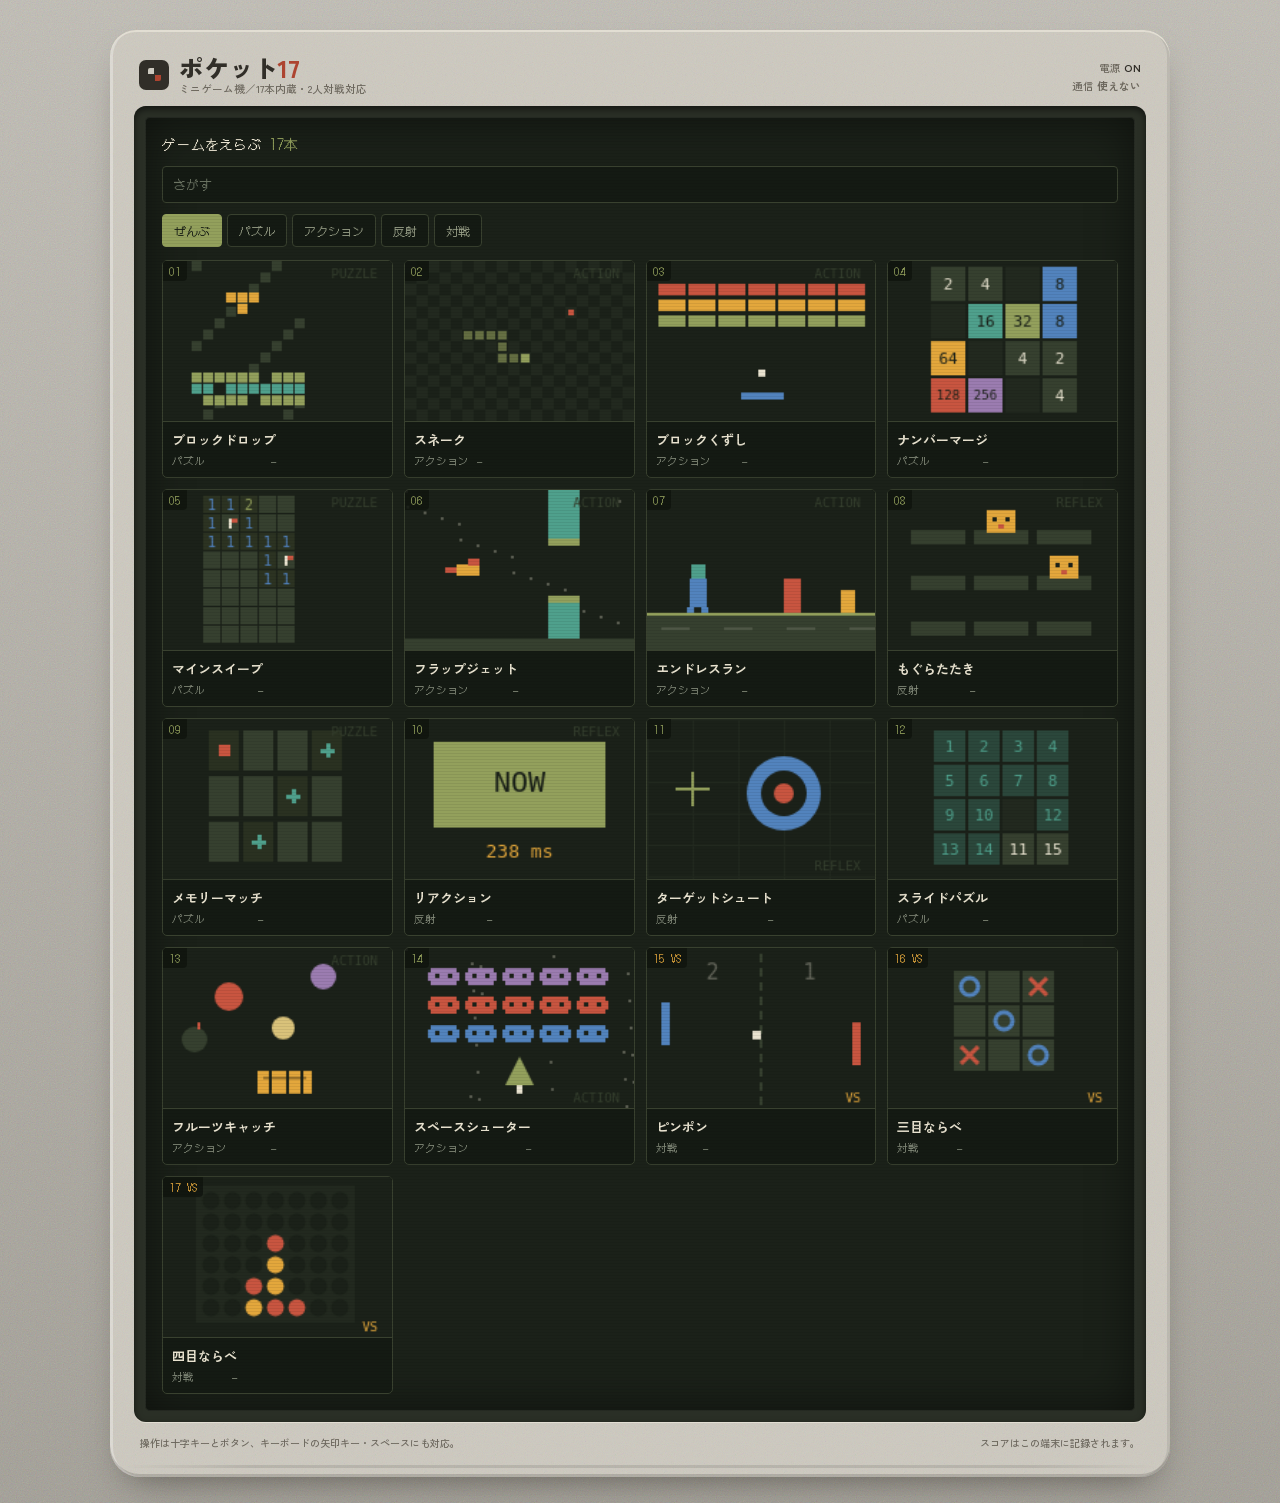
==== index.html @ c03e71a4 "Add files via upload" ====
<!DOCTYPE html>
<html lang="ja">
<head>
<meta charset="utf-8">
<meta name="viewport" content="width=device-width, initial-scale=1, viewport-fit=cover">
<title>ポケット17 ミニゲーム機</title>
<meta name="description" content="ブラウザだけで遊べるミニゲーム17本。落ちものパズル、ブロックくずし、四目ならべほか。CPU戦・2人対戦・オンライン対戦つき。登録もダウンロードも不要。">
<meta name="theme-color" content="#cdc9bf">
<meta name="color-scheme" content="light">

<!-- 公開URL。ドメインを変えたら、robots.txt と sitemap.xml の同じURLも直すこと -->
<link rel="canonical" href="https://99pksv8hn8-netizen.github.io/pocket17/">
<meta property="og:url" content="https://99pksv8hn8-netizen.github.io/pocket17/">
<meta property="og:type" content="website">
<meta property="og:site_name" content="ポケット17">
<meta property="og:title" content="ポケット17 ミニゲーム機">
<meta property="og:description" content="ブラウザだけで遊べるミニゲーム17本。CPU戦・2人対戦・オンライン対戦つき。">
<meta property="og:image" content="https://99pksv8hn8-netizen.github.io/pocket17/og.png">
<meta property="og:image:width" content="1200">
<meta property="og:image:height" content="630">
<meta name="twitter:card" content="summary_large_image">

<link rel="icon" href="favicon.svg" type="image/svg+xml">
<link rel="icon" href="favicon-32.png" sizes="32x32" type="image/png">
<link rel="apple-touch-icon" href="apple-touch-icon.png">
<link rel="manifest" href="manifest.webmanifest">
<meta name="apple-mobile-web-app-title" content="ポケット17">
<meta name="mobile-web-app-capable" content="yes">

<link rel="preconnect" href="https://fonts.googleapis.com">
<link rel="preconnect" href="https://fonts.gstatic.com" crossorigin>
<link href="https://fonts.googleapis.com/css2?family=DotGothic16&family=Zen+Kaku+Gothic+New:wght@400;500;700;900&display=swap" rel="stylesheet">
<link rel="stylesheet" href="style.css">

<script src="core.js" defer></script>
<script src="net.js" defer></script>
<script src="app.js" defer></script>
<script src="games-a.js" defer></script>
<script src="games-b.js" defer></script>
<script src="games-c.js" defer></script>
<script src="games-vs.js" defer></script>
<script src="boot.js" defer></script>
</head>
<body>
<noscript>
  <div style="max-width:560px;margin:40px auto;padding:20px;background:#cdc9bf;border-radius:12px;font-family:system-ui,sans-serif;color:#312e28;line-height:1.8">
    <b>JavaScriptをオンにしてください。</b><br>
    このゲーム機はブラウザのJavaScriptで動いています。設定でオンにすると遊べます。
  </div>
</noscript>
<div class="shell">
  <div class="plate">
    <div class="maker">
      <div class="mark"><i></i></div>
      <div class="name">
        <b>ポケット<em>17</em></b>
        <span>ミニゲーム機／17本内蔵・2人対戦対応</span>
      </div>
    </div>
    <div class="spec" id="spec">
      電源 <b>ON</b><br>
      通信 <b id="netLamp">確認中</b>
    </div>
  </div>

  <div class="bezel">
    <div class="lens" id="lens">
      <div class="boot" id="boot"><span id="bootTx">POCKET16</span></div>

      <!-- カタログ -->
      <div class="scr" id="menu">
        <div class="row">
          <h2>ゲームをえらぶ <u id="cnt">16本</u></h2>
          <div class="rhint" id="playedTx"></div>
        </div>
        <div class="find">
          <input id="q" type="text" placeholder="さがす" autocomplete="off" aria-label="ゲームをさがす">
        </div>
        <div class="tabs" id="tabs"></div>
        <div class="list" id="list" style="margin-top:11px"></div>
      </div>

      <!-- プレイ -->
      <div class="scr" id="game" hidden>
        <div class="gtop">
          <button class="quit" id="quit">◀ もどる</button>
          <h3 class="gname" id="gname">—<s id="gsub"></s></h3>
          <div class="readout">
            <div class="cell2"><i>SCORE</i><b class="tnum" id="sc">0</b></div>
            <div class="cell2 b2"><i>BEST</i><b class="tnum" id="bs">0</b></div>
          </div>
        </div>
        <div class="field" id="field"></div>
        <div class="note" id="note"></div>
        <div class="guide" id="guide"></div>
      </div>

      <div class="sheet" id="sheet"><div class="card" id="card"></div></div>
    </div>
  </div>

  <div class="deck" id="deck"></div>

  <div class="foot">
    <span>操作は十字キーとボタン、キーボードの矢印キー・スペースにも対応。</span>
    <span>スコアはこの端末に記録されます。</span>
  </div>
</div>
</body>
</html>
---- style.css ----
/* 16 in 1 の携帯ゲーム機。灰色プラスチックの筐体にシルク印刷のラベル、
   へこんだ画面の中にカタログとゲームが入る。画面だけが暗い。 */
:root{
  color-scheme: light;
  --shell:#cdc9bf;        /* 筐体のプラスチック */
  --shell-hi:#e2ded3;     /* 成形のハイライト */
  --shell-lo:#a29d93;     /* 成形の影 */
  --ink:#312e28;          /* 筐体に印刷された文字 */
  --ink-soft:#6c675d;
  --screen:#1b2119;       /* 液晶の地 */
  --red:#ad4430;          /* 印刷の赤 */
  --blue:#2d567e;         /* 印刷の青 */

  --f-shell:"Zen Kaku Gothic New", system-ui, -apple-system, "Hiragino Kaku Gothic ProN", sans-serif;
  --f-screen:"DotGothic16", "Zen Kaku Gothic New", monospace;
}
*{box-sizing:border-box}
html,body{margin:0;padding:0}
body{
  background:#b4b0a6;
  background-image:
    linear-gradient(180deg, rgba(255,255,255,.14), rgba(0,0,0,.09)),
    url("data:image/svg+xml,%3Csvg xmlns='http://www.w3.org/2000/svg' width='140' height='140'%3E%3Cfilter id='n'%3E%3CfeTurbulence type='fractalNoise' baseFrequency='0.85' numOctaves='3'/%3E%3C/filter%3E%3Crect width='140' height='140' filter='url(%23n)' opacity='.3'/%3E%3C/svg%3E");
  color:var(--ink);
  font-family:var(--f-shell);
  font-weight:500;
  min-height:100%;
  -webkit-font-smoothing:antialiased;
  -webkit-tap-highlight-color:transparent;
  padding:clamp(10px,2.5vw,30px) clamp(8px,2vw,24px) calc(26px + env(safe-area-inset-bottom,0px));
}
.tnum{font-variant-numeric:tabular-nums}

/* ---------- 筐体 ---------- */
.shell{
  max-width:1060px;margin:0 auto;position:relative;
  background:var(--shell);
  background-image:url("data:image/svg+xml,%3Csvg xmlns='http://www.w3.org/2000/svg' width='120' height='120'%3E%3Cfilter id='g'%3E%3CfeTurbulence type='fractalNoise' baseFrequency='1.1' numOctaves='2'/%3E%3C/filter%3E%3Crect width='120' height='120' filter='url(%23g)' opacity='.16'/%3E%3C/svg%3E");
  border-radius:26px 26px 30px 30px;
  padding:clamp(13px,2.4vw,24px);
  box-shadow:
    inset 0 2px 0 var(--shell-hi),
    inset 0 -3px 0 rgba(0,0,0,.14),
    inset 3px 0 0 rgba(255,255,255,.3),
    inset -3px 0 0 rgba(0,0,0,.08),
    0 18px 36px -18px rgba(40,36,30,.6);
}
/* 筐体の成形の溝 */
.shell::after{
  content:"";position:absolute;left:14px;right:14px;bottom:9px;height:3px;border-radius:2px;
  background:linear-gradient(90deg,transparent,rgba(0,0,0,.1) 12%,rgba(0,0,0,.1) 88%,transparent);
  pointer-events:none;
}

/* ---------- 筐体のラベル ---------- */
.plate{display:flex;align-items:flex-end;justify-content:space-between;gap:12px;padding:1px 5px 11px;flex-wrap:wrap}
.maker{display:flex;align-items:center;gap:10px}
.mark{
  width:30px;height:30px;flex:0 0 auto;border-radius:7px;
  background:var(--ink);display:grid;place-items:center;
}
.mark i{display:block;width:13px;height:13px;border-radius:2px;
  background:
    linear-gradient(var(--shell) 0 0) 0 0/6px 6px no-repeat,
    linear-gradient(var(--red) 0 0) 7px 7px/6px 6px no-repeat;}
.name{line-height:1}
.name b{display:block;font-size:clamp(19px,3.6vw,25px);font-weight:900;letter-spacing:-.01em}
.name b em{font-style:normal;color:var(--red)}
.name span{display:block;font-size:10.5px;color:var(--ink-soft);margin-top:4px;font-weight:500}
.spec{text-align:right;font-size:10.5px;color:var(--ink-soft);line-height:1.7}
.spec b{color:var(--ink);font-weight:700}

/* ---------- 画面（へこみ） ---------- */
.bezel{
  background:#2a2f26;border-radius:12px;padding:clamp(7px,1.3vw,11px);
  box-shadow:
    inset 0 3px 7px rgba(0,0,0,.55),
    0 1px 0 var(--shell-hi);
}
.lens{
  background:var(--screen);border-radius:5px;overflow:hidden;position:relative;
  box-shadow:inset 0 0 0 1px rgba(233,227,208,.09), inset 0 0 44px rgba(0,0,0,.5);
  min-height:260px;
}
/* 走査線。動かない。 */
.lens::after{
  content:"";position:absolute;inset:0;pointer-events:none;z-index:40;
  background:repeating-linear-gradient(180deg, rgba(0,0,0,.14) 0 1px, transparent 1px 3px);
  opacity:.5;
}
.scr{padding:clamp(11px,2vw,17px);position:relative;z-index:2;color:#e9e3d0}

/* 画面内の見出し */
.row{display:flex;align-items:baseline;justify-content:space-between;gap:10px;margin-bottom:12px;flex-wrap:wrap}
.row h2{font-family:var(--f-screen);font-size:14px;font-weight:400;margin:0;color:#e9e3d0;letter-spacing:.02em}
.row h2 u{text-decoration:none;color:#93a05c}
.rhint{font-size:11px;color:#8a9180;font-family:var(--f-screen)}

/* 検索・絞り込み */
.find{display:flex;gap:7px;margin-bottom:11px;flex-wrap:wrap}
.find input{
  flex:1 1 150px;min-width:0;background:#141a13;color:#e9e3d0;
  border:1px solid #39412f;border-radius:4px;padding:8px 10px;
  font-family:var(--f-screen);font-size:13px;outline:none;
}
.find input::placeholder{color:#6d7564}
.find input:focus{border-color:#93a05c}
.tabs{display:flex;gap:5px;overflow-x:auto;scrollbar-width:none;padding-bottom:2px}
.tabs::-webkit-scrollbar{display:none}
.tab{
  flex:0 0 auto;cursor:pointer;font-family:var(--f-screen);font-size:12px;
  background:#141a13;color:#9aa189;border:1px solid #39412f;border-radius:4px;padding:7px 11px;
}
.tab:hover{color:#e9e3d0}
.tab[aria-pressed="true"]{background:#93a05c;color:#161b14;border-color:#93a05c}

/* ---------- カタログ ---------- */
.list{display:grid;grid-template-columns:repeat(auto-fill,minmax(186px,1fr));gap:11px}
.item{
  cursor:pointer;text-align:left;padding:0;overflow:hidden;
  background:#141a13;border:1px solid #39412f;border-radius:5px;color:#e9e3d0;
  font-family:inherit;display:flex;flex-direction:column;
}
.item:hover{border-color:#6f7a58}
.item:focus-visible{outline:2px solid #e3a73c;outline-offset:2px}
.item .shot{position:relative;display:block;width:100%;background:#0f140e;border-bottom:1px solid #39412f}
.item .shot canvas{display:block;width:100%;height:auto}
.item .no{
  position:absolute;left:0;top:0;font-family:var(--f-screen);font-size:11px;
  background:rgba(15,20,14,.82);color:#93a05c;padding:2px 6px;border-bottom-right-radius:4px;
}
.item .txt{padding:8px 9px 9px}
.item h3{margin:0 0 4px;font-size:13px;font-weight:700;letter-spacing:0}
.item .meta{display:flex;justify-content:space-between;gap:8px;font-family:var(--f-screen);font-size:10.5px;color:#8a9180}
.item .meta .hi{color:#e3a73c}
.item.vs .no{color:#e3a73c}
.none{grid-column:1/-1;padding:38px 8px;text-align:center;color:#8a9180;font-family:var(--f-screen);font-size:13px}

/* ---------- プレイ画面 ---------- */
.gtop{display:flex;align-items:center;gap:9px;margin-bottom:11px;flex-wrap:wrap}
.quit{
  cursor:pointer;background:#141a13;color:#e9e3d0;border:1px solid #39412f;border-radius:4px;
  padding:7px 11px;font-family:var(--f-screen);font-size:12px;
}
.quit:hover{border-color:#6f7a58}
.gname{font-family:var(--f-screen);font-size:13px;margin:0;flex:1;min-width:120px}
.gname s{display:block;text-decoration:none;font-size:10.5px;color:#8a9180;margin-top:3px}
.readout{display:flex;gap:7px}
.cell2{background:#141a13;border:1px solid #39412f;border-radius:4px;padding:4px 10px;text-align:right;min-width:62px}
.cell2 i{display:block;font-family:var(--f-screen);font-size:9px;color:#7f8770;font-style:normal}
.cell2 b{display:block;font-family:var(--f-screen);font-size:17px;font-weight:400;color:#e3a73c;line-height:1.25}
.cell2.b2 b{color:#93a05c}

.field{display:flex;flex-direction:column;align-items:center;gap:10px;min-height:200px;justify-content:center}
.field canvas{display:block;max-width:100%;height:auto;image-rendering:auto;border-radius:2px}
.note{font-family:var(--f-screen);font-size:12px;color:#aeb49f;text-align:center;min-height:16px;line-height:1.6}
.note b{color:#e3a73c;font-weight:400}
.guide{font-size:11px;color:#79806c;text-align:center;max-width:430px;line-height:1.65}

/* 画面の中のパネル（結果・ロビー） */
.sheet{position:absolute;inset:0;display:none;place-items:center;z-index:30;background:rgba(14,18,13,.9);padding:16px}
.sheet.on{display:grid}
.card{
  width:100%;max-width:330px;background:#171d15;border:1px solid #4a533d;border-radius:6px;
  padding:19px 17px;text-align:center;
}
.card h4{margin:0 0 9px;font-family:var(--f-screen);font-size:15px;font-weight:400;color:#e9e3d0}
.card .fig{font-family:var(--f-screen);font-size:38px;color:#e3a73c;line-height:1;margin:0 0 4px}
.card p{margin:0 0 15px;font-size:12px;color:#9aa189;line-height:1.75}
.card .rec{display:inline-block;font-family:var(--f-screen);font-size:10px;color:#161b14;background:#e3a73c;padding:3px 8px;border-radius:3px;margin-bottom:11px}
.keys{display:flex;gap:7px;justify-content:center;flex-wrap:wrap}
.key{
  cursor:pointer;font-family:var(--f-screen);font-size:13px;padding:10px 18px;border-radius:4px;
  border:1px solid #93a05c;background:#93a05c;color:#161b14;
}
.key.alt{background:transparent;color:#aeb49f;border-color:#4a533d}
.key:hover{filter:brightness(1.08)}
.card label{display:block;text-align:left;font-size:11px;color:#8a9180;margin:0 0 5px}
.card input{
  width:100%;background:#0f140e;border:1px solid #4a533d;border-radius:4px;color:#e9e3d0;
  padding:9px 11px;font-family:var(--f-screen);font-size:15px;outline:none;margin-bottom:12px;
  text-align:center;letter-spacing:.14em;
}
.card input:focus{border-color:#93a05c}
.who{display:flex;flex-direction:column;gap:6px;margin:0 0 13px;text-align:left}
.who div{display:flex;align-items:center;gap:7px;font-size:11.5px;color:#aeb49f;
  background:#0f140e;border:1px solid #39412f;border-radius:4px;padding:7px 9px}
.who i{width:7px;height:7px;border-radius:50%;background:#93a05c;flex:0 0 auto}
.who i.off{background:#6c675d}

/* ---------- 操作部（筐体側） ---------- */
.deck{display:none;padding:14px 5px 2px;gap:14px;align-items:center;justify-content:space-between}
.deck.on{display:flex}
.dpad{position:relative;width:132px;height:132px;flex:0 0 auto}
.dpad b{
  position:absolute;background:var(--shell);border:none;cursor:pointer;
  box-shadow:inset 0 2px 0 var(--shell-hi), inset 0 -2px 0 var(--shell-lo), 0 2px 3px rgba(0,0,0,.2);
  display:grid;place-items:center;
}
.dpad b::before{content:"";border-style:solid;opacity:.5;border-color:transparent}
.dpad .u{left:44px;top:0;width:44px;height:48px;border-radius:7px 7px 0 0}
.dpad .d{left:44px;bottom:0;width:44px;height:48px;border-radius:0 0 7px 7px}
.dpad .l{top:44px;left:0;width:48px;height:44px;border-radius:7px 0 0 7px}
.dpad .r{top:44px;right:0;width:48px;height:44px;border-radius:0 7px 7px 0}
.dpad .u::before{border-width:0 7px 9px;border-bottom-color:var(--ink)}
.dpad .d::before{border-width:9px 7px 0;border-top-color:var(--ink)}
.dpad .l::before{border-width:7px 9px 7px 0;border-right-color:var(--ink)}
.dpad .r::before{border-width:7px 0 7px 9px;border-left-color:var(--ink)}
.dpad .c{left:44px;top:44px;width:44px;height:44px;background:var(--shell);box-shadow:none;cursor:default}
.dpad b:active, .dpad b.hold{box-shadow:inset 0 2px 4px rgba(0,0,0,.3);background:#c2bdb3}
.abs{display:flex;gap:13px;align-items:center}
.ab{
  width:66px;height:66px;border-radius:50%;cursor:pointer;border:none;
  background:var(--red);color:#f3ece0;font-family:var(--f-shell);font-weight:700;font-size:13px;
  box-shadow:inset 0 -3px 0 rgba(0,0,0,.22), inset 0 2px 0 rgba(255,255,255,.22), 0 3px 4px rgba(0,0,0,.22);
  line-height:1.2;padding:0 4px;
}
.ab.b{background:var(--blue)}
.ab:active, .ab.hold{box-shadow:inset 0 3px 6px rgba(0,0,0,.34);transform:translateY(2px)}
.ab.wide{width:auto;min-width:104px;height:54px;border-radius:27px}
.deck .legend{font-size:10px;color:var(--ink-soft);text-align:center;line-height:1.6;flex:1;min-width:84px}

/* 筐体下の印刷 */
.foot{display:flex;justify-content:space-between;gap:12px;padding:12px 6px 2px;font-size:10px;color:var(--ink-soft);flex-wrap:wrap;line-height:1.7}
.foot a{color:var(--blue)}

@media (max-width:620px){
  .list{grid-template-columns:repeat(auto-fill,minmax(141px,1fr));gap:8px}
  .item h3{font-size:12px}
  .dpad{width:116px;height:116px}
  .dpad .u,.dpad .d{left:38px;width:40px;height:42px}
  .dpad .l,.dpad .r{top:38px;width:42px;height:40px}
  .dpad .c{left:38px;top:38px;width:40px;height:40px}
  .ab{width:58px;height:58px;font-size:12px}
  .deck .legend{display:none}
  .lens{min-height:210px}
}
@media (prefers-reduced-motion:reduce){
  *{animation:none !important;transition:none !important}
}
.boot{position:absolute;inset:0;z-index:50;background:#0d110c;display:grid;place-items:center}
.boot span{font-family:var(--f-screen);font-size:13px;color:#93a05c}
.boot.off{display:none}
@keyframes flick{0%{opacity:0}18%{opacity:1}26%{opacity:.25}34%{opacity:1}100%{opacity:1}}
.lit{animation:flick .5s steps(1,end) 1}
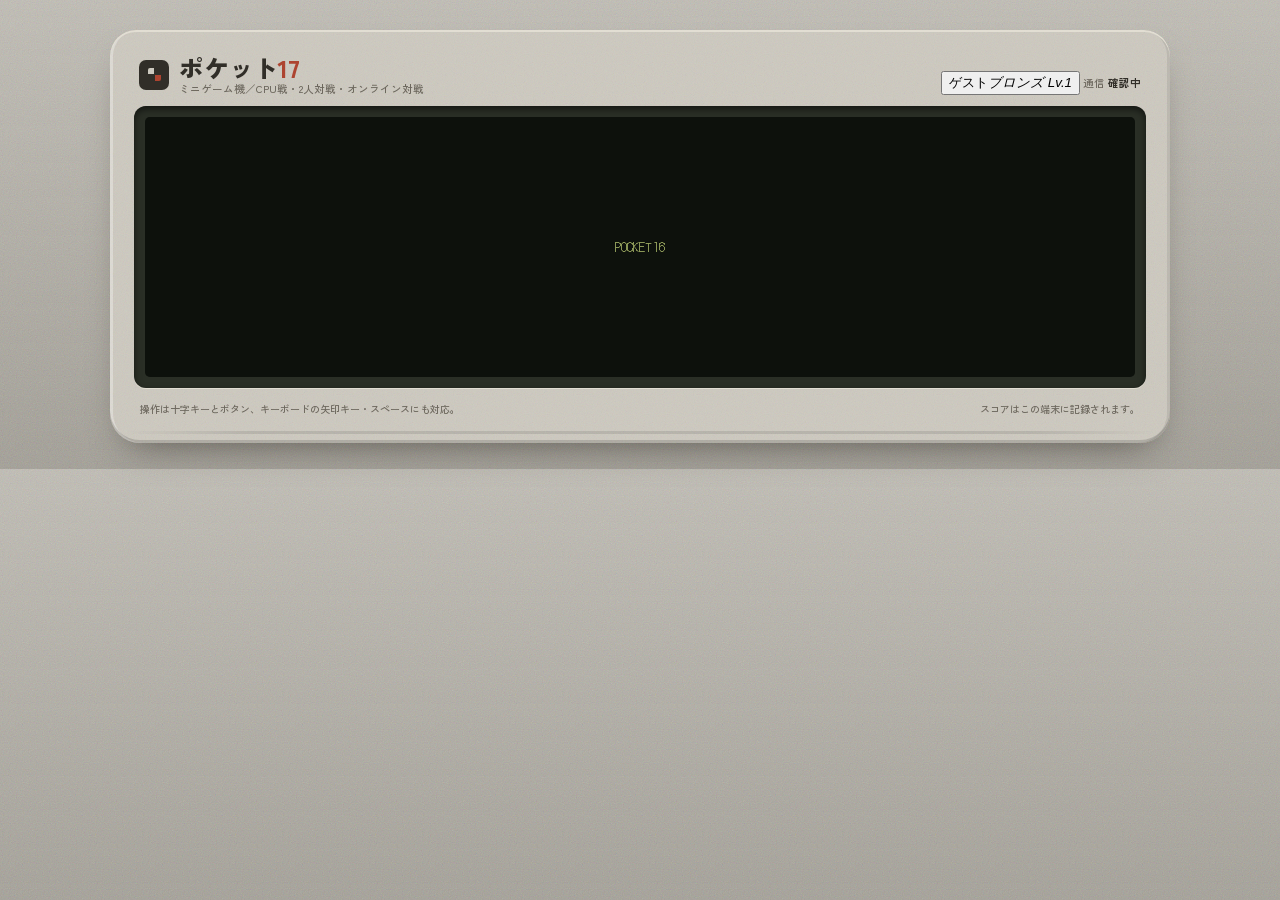
==== commit 93549366: "Add files via upload" ====
--- a/index.html
+++ b/index.html
@@ -4,7 +4,7 @@
 <meta charset="utf-8">
 <meta name="viewport" content="width=device-width, initial-scale=1, viewport-fit=cover">
 <title>ポケット17 ミニゲーム機</title>
-<meta name="description" content="ブラウザだけで遊べるミニゲーム17本。落ちものパズル、ブロックくずし、四目ならべほか。CPU戦・2人対戦・オンライン対戦つき。登録もダウンロードも不要。">
+<meta name="description" content="ブラウザだけで遊べるミニゲーム集。落ちものパズル、ブロックくずし、四目ならべ、育成放置ゲームほか。CPU戦・2人対戦・オンライン対戦とランキングつき。登録もダウンロードも不要。">
 <meta name="theme-color" content="#cdc9bf">
 <meta name="color-scheme" content="light">
 
@@ -14,7 +14,7 @@
 <meta property="og:type" content="website">
 <meta property="og:site_name" content="ポケット17">
 <meta property="og:title" content="ポケット17 ミニゲーム機">
-<meta property="og:description" content="ブラウザだけで遊べるミニゲーム17本。CPU戦・2人対戦・オンライン対戦つき。">
+<meta property="og:description" content="ブラウザだけで遊べるミニゲーム集。CPU戦・2人対戦・オンライン対戦とランキングつき。">
 <meta property="og:image" content="https://99pksv8hn8-netizen.github.io/pocket17/og.png">
 <meta property="og:image:width" content="1200">
 <meta property="og:image:height" content="630">
@@ -33,12 +33,17 @@
 <link rel="stylesheet" href="style.css">
 
 <script src="core.js" defer></script>
+<script src="rank.js" defer></script>
 <script src="net.js" defer></script>
 <script src="app.js" defer></script>
 <script src="games-a.js" defer></script>
 <script src="games-b.js" defer></script>
 <script src="games-c.js" defer></script>
+<script src="games-d.js" defer></script>
+<script src="games-e.js" defer></script>
 <script src="games-vs.js" defer></script>
+<script src="games-f.js" defer></script>
+<script src="games-g.js" defer></script>
 <script src="boot.js" defer></script>
 </head>
 <body>
@@ -54,12 +59,14 @@
       <div class="mark"><i></i></div>
       <div class="name">
         <b>ポケット<em>17</em></b>
-        <span>ミニゲーム機／17本内蔵・2人対戦対応</span>
+        <span>ミニゲーム機／CPU戦・2人対戦・オンライン対戦</span>
       </div>
     </div>
     <div class="spec" id="spec">
-      電源 <b>ON</b><br>
-      通信 <b id="netLamp">確認中</b>
+      <button class="plate-name" id="nameBtn">
+        <span id="pname">ゲスト</span><i id="ptier">ブロンズ Lv.1</i>
+      </button>
+      <span class="plate-net">通信 <b id="netLamp">確認中</b></span>
     </div>
   </div>
 
@@ -95,6 +102,15 @@
         <div class="guide" id="guide"></div>
       </div>
 
+      <!-- ランキング -->
+      <div class="scr" id="ranking" hidden>
+        <div class="gtop">
+          <button class="quit" id="rbk">◀ もどる</button>
+          <h3 class="gname">ランキング<s id="rme"></s></h3>
+        </div>
+        <div id="rkbody"></div>
+      </div>
+
       <div class="sheet" id="sheet"><div class="card" id="card"></div></div>
     </div>
   </div>
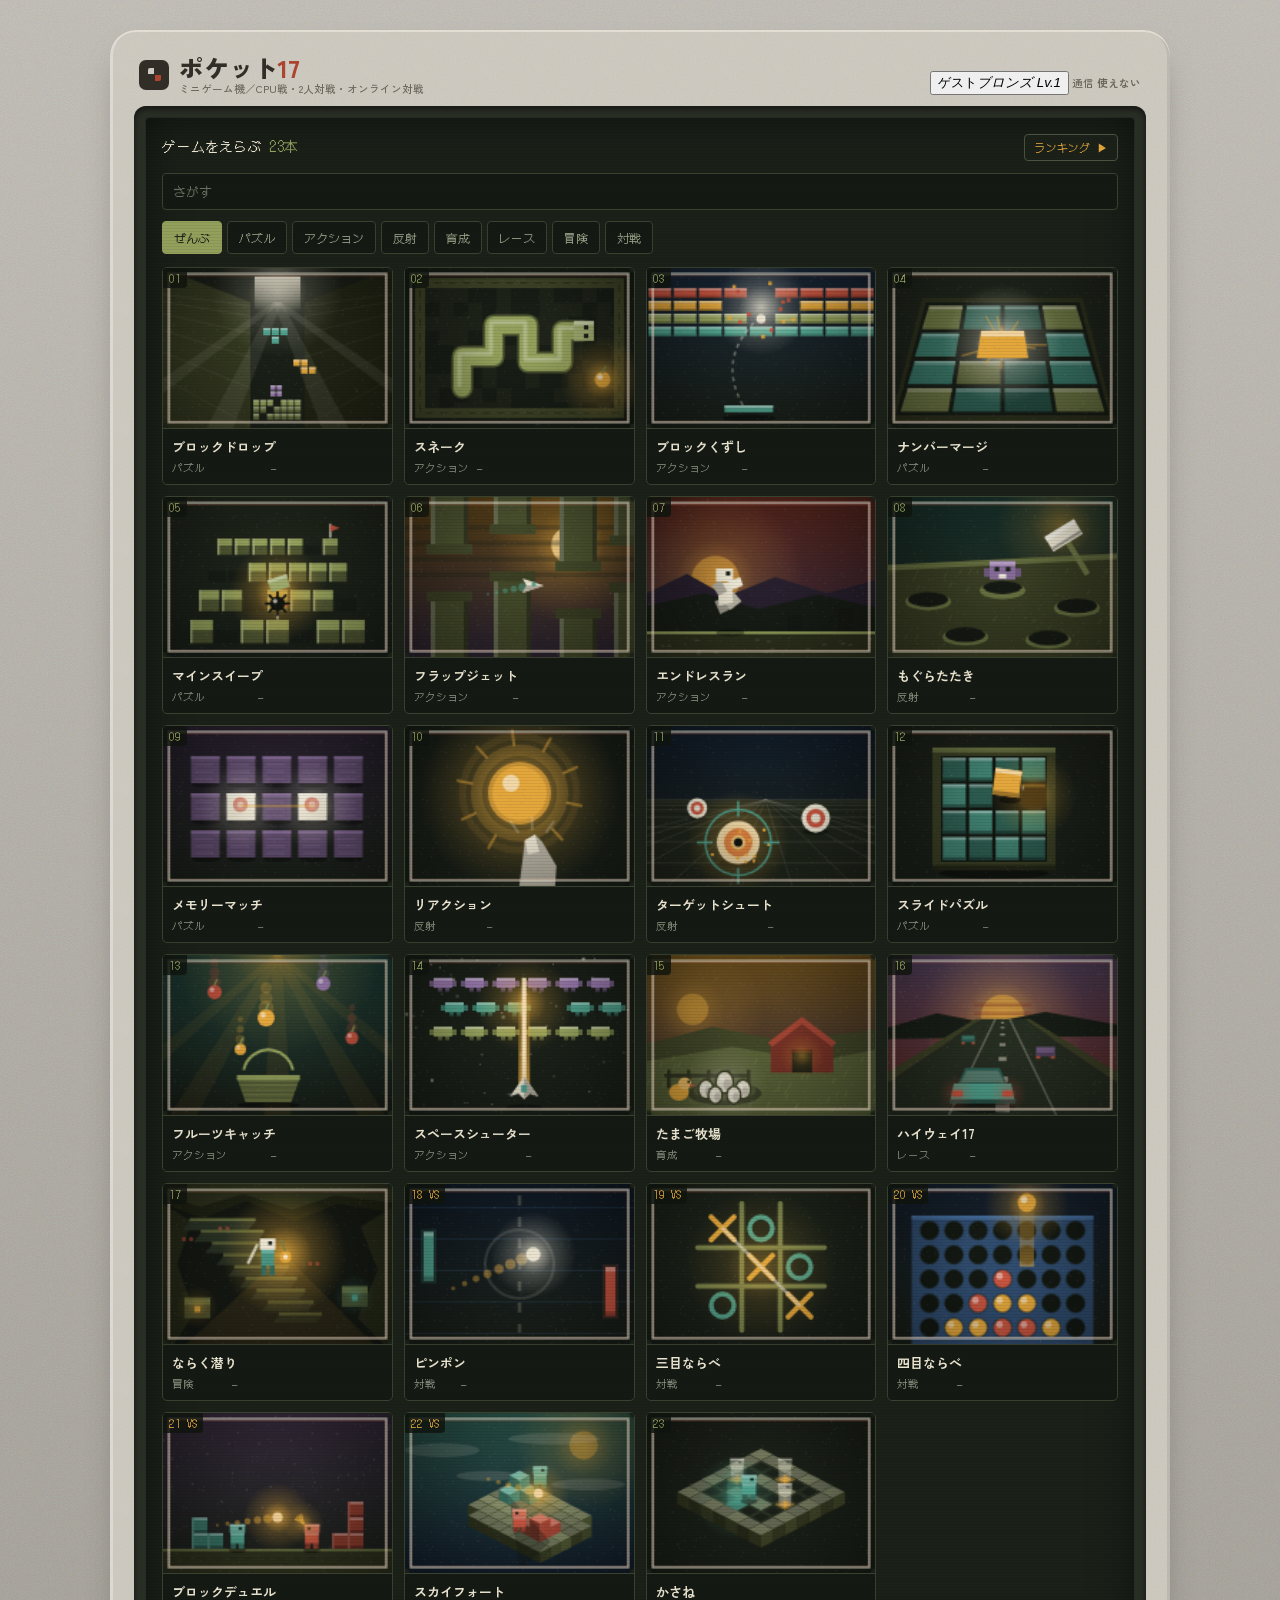
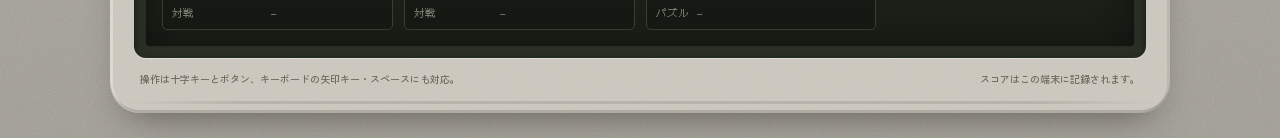
==== commit f8f9b532: "Add files via upload" ====
--- a/index.html
+++ b/index.html
@@ -33,6 +33,7 @@
 <link rel="stylesheet" href="style.css">
 
 <script src="core.js" defer></script>
+<script src="art.js" defer></script>
 <script src="rank.js" defer></script>
 <script src="net.js" defer></script>
 <script src="app.js" defer></script>
@@ -44,6 +45,8 @@
 <script src="games-vs.js" defer></script>
 <script src="games-f.js" defer></script>
 <script src="games-g.js" defer></script>
+<script src="kasane.js" defer></script>
+<script src="games-h.js" defer></script>
 <script src="boot.js" defer></script>
 </head>
 <body>
@@ -77,8 +80,9 @@
       <!-- カタログ -->
       <div class="scr" id="menu">
         <div class="row">
-          <h2>ゲームをえらぶ <u id="cnt">16本</u></h2>
+          <h2>ゲームをえらぶ <u id="cnt">23本</u></h2>
           <div class="rhint" id="playedTx"></div>
+          <button class="rankbtn" id="toRank">ランキング ▶</button>
         </div>
         <div class="find">
           <input id="q" type="text" placeholder="さがす" autocomplete="off" aria-label="ゲームをさがす">
--- a/style.css
+++ b/style.css
@@ -95,6 +95,13 @@
 .row h2{font-family:var(--f-screen);font-size:14px;font-weight:400;margin:0;color:#e9e3d0;letter-spacing:.02em}
 .row h2 u{text-decoration:none;color:#93a05c}
 .rhint{font-size:11px;color:#8a9180;font-family:var(--f-screen)}
+.rankbtn{
+  margin-left:auto;font-family:var(--f-screen);font-size:11px;cursor:pointer;
+  background:#1b2119;color:#e3a73c;border:1px solid #4a5340;border-radius:4px;
+  padding:4px 9px;letter-spacing:.02em;
+}
+.rankbtn:hover{border-color:#e3a73c}
+.rankbtn:focus-visible{outline:2px solid #e3a73c;outline-offset:2px}
 
 /* 検索・絞り込み */
 .find{display:flex;gap:7px;margin-bottom:11px;flex-wrap:wrap}
@@ -151,7 +158,7 @@
 .cell2 b{display:block;font-family:var(--f-screen);font-size:17px;font-weight:400;color:#e3a73c;line-height:1.25}
 .cell2.b2 b{color:#93a05c}
 
-.field{display:flex;flex-direction:column;align-items:center;gap:10px;min-height:200px;justify-content:center}
+.field{--tint:#93a05c;position:relative;display:flex;flex-direction:column;align-items:center;gap:10px;min-height:200px;justify-content:center}
 .field canvas{display:block;max-width:100%;height:auto;image-rendering:auto;border-radius:2px}
 .note{font-family:var(--f-screen);font-size:12px;color:#aeb49f;text-align:center;min-height:16px;line-height:1.6}
 .note b{color:#e3a73c;font-weight:400}
@@ -243,3 +250,33 @@
 .boot.off{display:none}
 @keyframes flick{0%{opacity:0}18%{opacity:1}26%{opacity:.25}34%{opacity:1}100%{opacity:1}}
 .lit{animation:flick .5s steps(1,end) 1}
+
+/* 盤面にかける仕上げ。四隅を落として中心に目を集め、
+   ゲームごとの色をうっすら乗せる。ゲーム側のコードには触らない。 */
+.field::after{
+  content:"";position:absolute;inset:0;z-index:3;pointer-events:none;border-radius:3px;
+  background:
+    radial-gradient(130% 100% at 50% 38%, transparent 52%, rgba(0,0,0,.40) 100%),
+    radial-gradient(120% 90% at 50% 20%, color-mix(in srgb, var(--tint) 13%, transparent) 0%, transparent 62%);
+}
+@supports not (color: color-mix(in srgb, red 50%, blue)){
+  .field::after{ background:radial-gradient(130% 100% at 50% 38%, transparent 52%, rgba(0,0,0,.40) 100%); }
+}
+
+/* ゲームを始めたときに一瞬だけ出すタイトルカード */
+.tcard{
+  position:absolute;inset:0;z-index:5;display:flex;flex-direction:column;
+  align-items:center;justify-content:center;gap:9px;
+  background:#0f140e;border-radius:3px;cursor:pointer;
+  animation:tcIn .16s ease-out;
+}
+.tcard.out{opacity:0;transition:opacity .19s ease-in;pointer-events:none}
+.tcard canvas{width:min(100%,420px);height:auto;border-radius:3px;
+  box-shadow:0 6px 20px rgba(0,0,0,.55)}
+.tcard b{font-size:14px;font-weight:700;letter-spacing:.04em;color:#e9e3d0}
+.tcard i{font-family:var(--f-screen);font-size:10.5px;color:#79806c;font-style:normal}
+@keyframes tcIn{from{opacity:0;transform:scale(.97)}to{opacity:1;transform:none}}
+@media (prefers-reduced-motion:reduce){
+  .tcard{animation:none}
+  .tcard.out{transition:none}
+}
